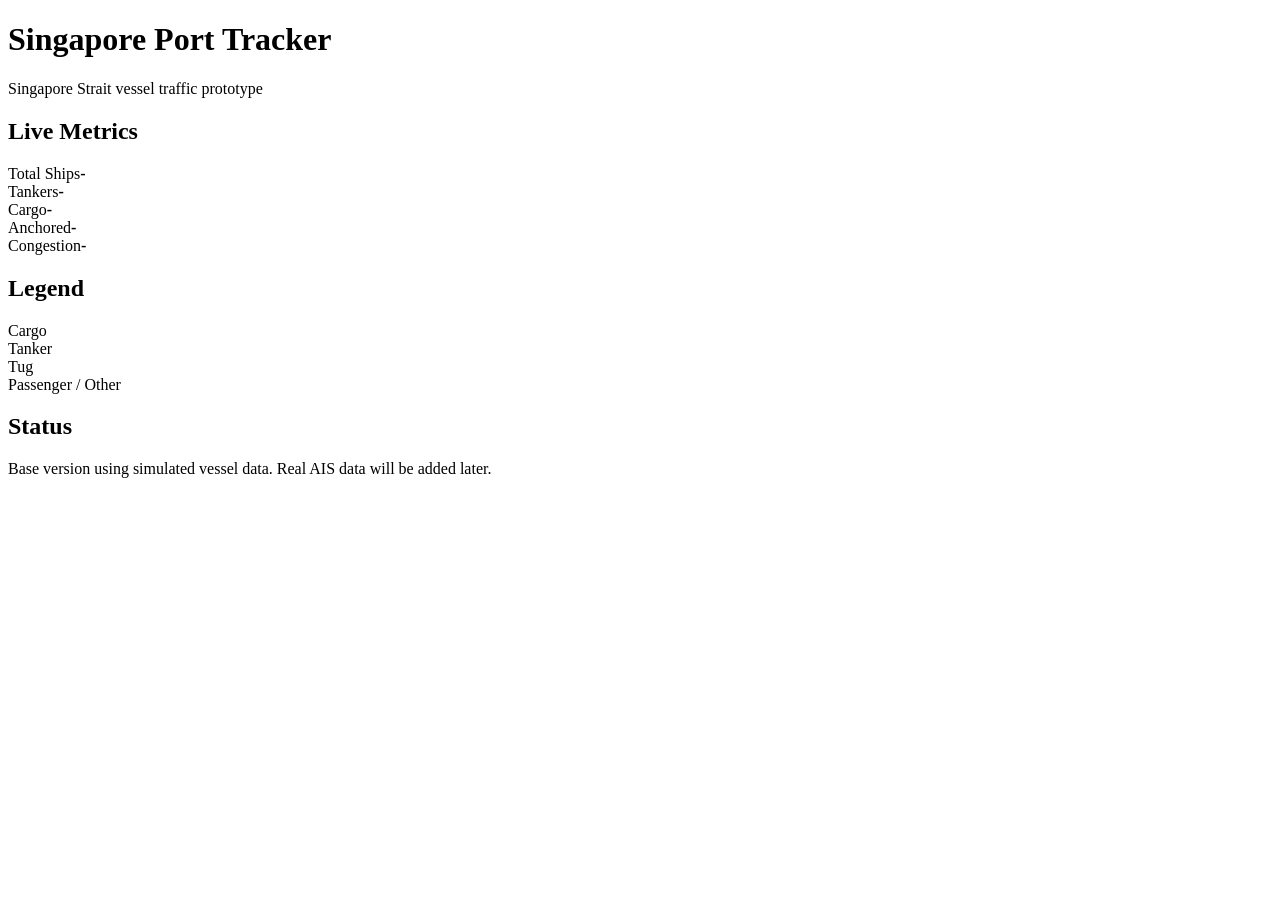
==== index.html @ 597e25e8 "updating the mapbox logic" ====
<!DOCTYPE html>
<html lang="en">
<head>
  <meta charset="UTF-8">
  <meta name="viewport" content="width=device-width, initial-scale=1">

  <title>Singapore Port Tracker</title>

  <link rel="stylesheet" href="/style.css">

  <script src="https://api.mapbox.com/mapbox-gl-js/v3.9.4/mapbox-gl.js"></script>
  <link href="https://api.mapbox.com/mapbox-gl-js/v3.9.4/mapbox-gl.css" rel="stylesheet">
</head>

<body>
  <div id="sidebar">
    <h1>Singapore Port Tracker</h1>
    <p class="subtitle">Singapore Strait vessel traffic prototype</p>

    <div class="card">
      <h2>Live Metrics</h2>
      <div class="metric"><span>Total Ships</span><strong id="total_ships">-</strong></div>
      <div class="metric"><span>Tankers</span><strong id="tankers">-</strong></div>
      <div class="metric"><span>Cargo</span><strong id="cargo">-</strong></div>
      <div class="metric"><span>Anchored</span><strong id="anchored">-</strong></div>
      <div class="metric"><span>Congestion</span><strong id="congestion">-</strong></div>
    </div>

    <div class="card">
      <h2>Legend</h2>
      <div class="legend"><span class="dot cargo"></span>Cargo</div>
      <div class="legend"><span class="dot tanker"></span>Tanker</div>
      <div class="legend"><span class="dot tug"></span>Tug</div>
      <div class="legend"><span class="dot passenger"></span>Passenger / Other</div>
    </div>

    <div class="card">
      <h2>Status</h2>
      <p>Base version using simulated vessel data. Real AIS data will be added later.</p>
    </div>
  </div>

  <div id="map"></div>

  <script src="/app.js"></script>
</body>
</html>
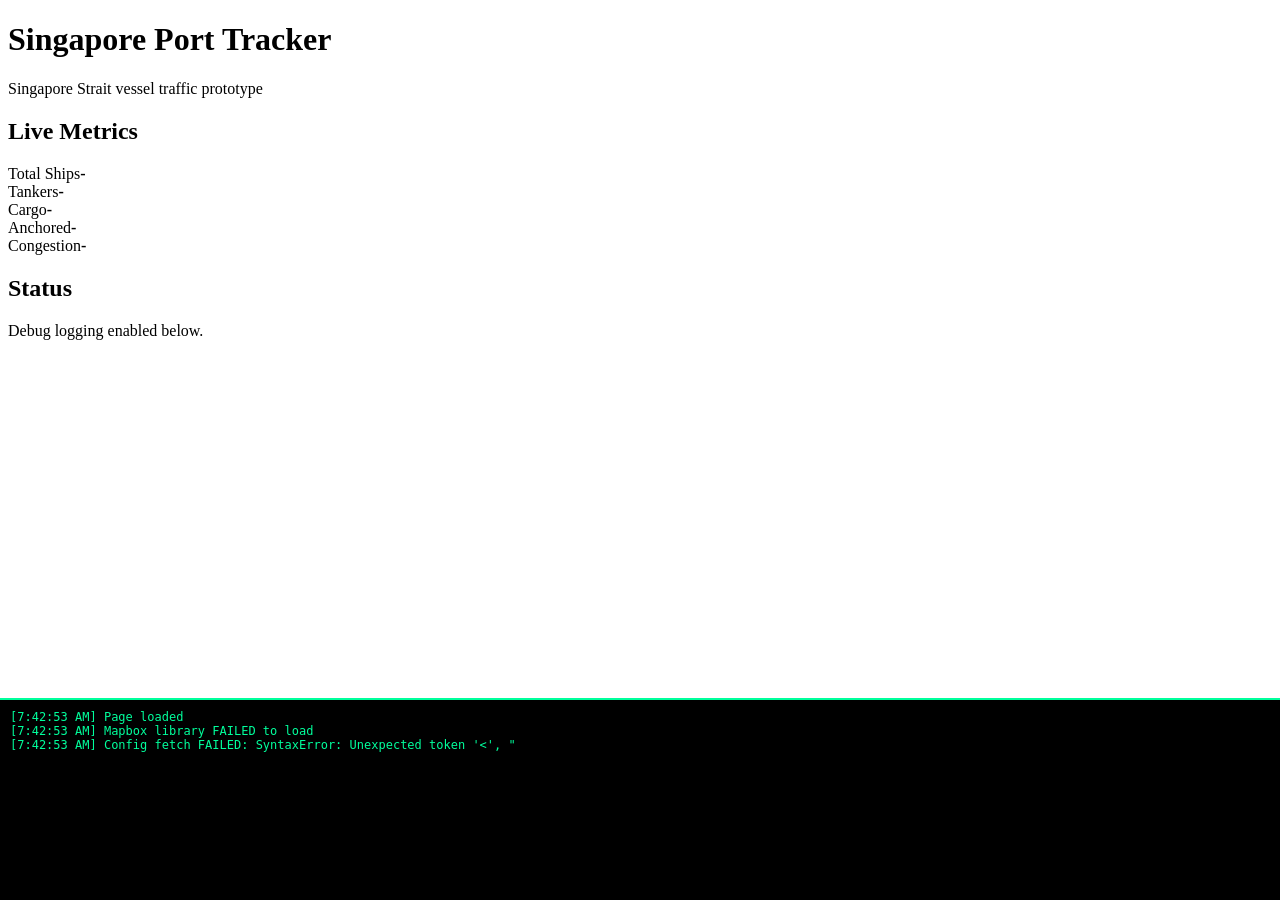
==== commit 2b4d2d1a: "updates to log and show mapbox" ====
--- a/index.html
+++ b/index.html
@@ -6,13 +6,32 @@
 
   <title>Singapore Port Tracker</title>
 
-  <link rel="stylesheet" href="/style.css">
+  <link rel="stylesheet" href="/style.css?v=3">
 
   <script src="https://api.mapbox.com/mapbox-gl-js/v3.9.4/mapbox-gl.js"></script>
   <link href="https://api.mapbox.com/mapbox-gl-js/v3.9.4/mapbox-gl.css" rel="stylesheet">
+
+  <style>
+    #logBox {
+      position: fixed;
+      bottom: 0;
+      left: 0;
+      right: 0;
+      height: 180px;
+      background: #000;
+      color: #00ff9c;
+      font-family: monospace;
+      font-size: 12px;
+      overflow-y: auto;
+      padding: 10px;
+      z-index: 9999;
+      border-top: 2px solid #00ff9c;
+    }
+  </style>
 </head>
 
 <body>
+
   <div id="sidebar">
     <h1>Singapore Port Tracker</h1>
     <p class="subtitle">Singapore Strait vessel traffic prototype</p>
@@ -27,21 +46,61 @@
     </div>
 
     <div class="card">
-      <h2>Legend</h2>
-      <div class="legend"><span class="dot cargo"></span>Cargo</div>
-      <div class="legend"><span class="dot tanker"></span>Tanker</div>
-      <div class="legend"><span class="dot tug"></span>Tug</div>
-      <div class="legend"><span class="dot passenger"></span>Passenger / Other</div>
-    </div>
-
-    <div class="card">
       <h2>Status</h2>
-      <p>Base version using simulated vessel data. Real AIS data will be added later.</p>
+      <p>Debug logging enabled below.</p>
     </div>
   </div>
 
   <div id="map"></div>
 
-  <script src="/app.js"></script>
+  <!-- LOG BOX -->
+  <div id="logBox"></div>
+
+  <!-- LOGGING SCRIPT -->
+  <script>
+    const logBox = document.getElementById("logBox");
+
+    function log(msg) {
+      const time = new Date().toLocaleTimeString();
+      const line = `[${time}] ${msg}`;
+      console.log(line);
+      logBox.innerHTML += line + "<br>";
+      logBox.scrollTop = logBox.scrollHeight;
+    }
+
+    log("Page loaded");
+
+    window.onerror = function (msg, url, line, col, error) {
+      log("ERROR: " + msg);
+    };
+
+    window.addEventListener("unhandledrejection", function (event) {
+      log("PROMISE ERROR: " + event.reason);
+    });
+
+    // Check Mapbox loaded
+    if (typeof mapboxgl === "undefined") {
+      log("Mapbox library FAILED to load");
+    } else {
+      log("Mapbox library loaded");
+    }
+
+    // Test config endpoint
+    fetch("/config")
+      .then(res => res.json())
+      .then(data => {
+        if (!data.mapbox_token) {
+          log("Mapbox token MISSING from /config");
+        } else {
+          log("Mapbox token RECEIVED");
+        }
+      })
+      .catch(err => {
+        log("Config fetch FAILED: " + err);
+      });
+  </script>
+
+  <script src="/app.js?v=3"></script>
+
 </body>
 </html>
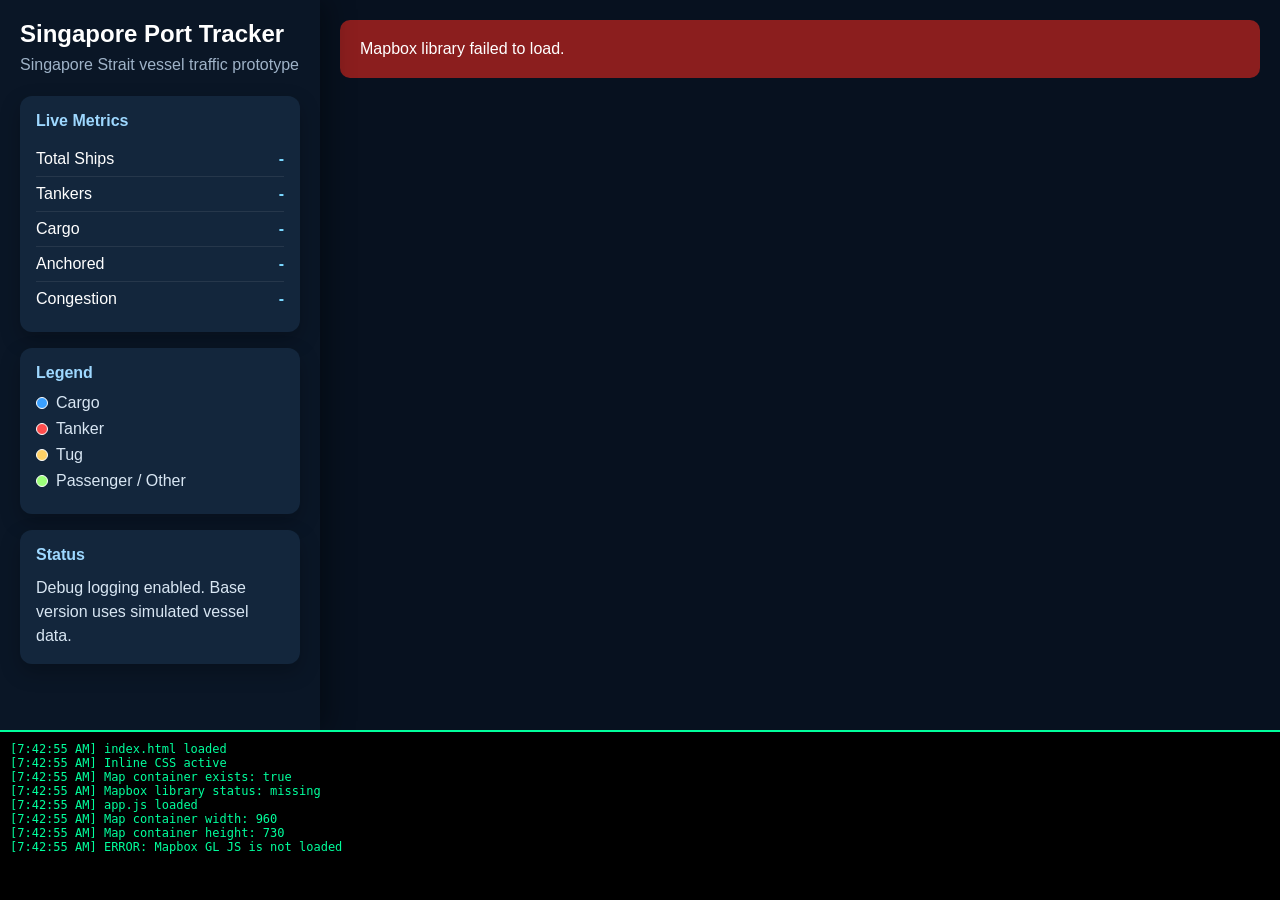
==== commit 7194856a: "changes to html and css" ====
--- a/index.html
+++ b/index.html
@@ -1,24 +1,153 @@
 <!DOCTYPE html>
 <html lang="en">
 <head>
-  <meta charset="UTF-8">
-  <meta name="viewport" content="width=device-width, initial-scale=1">
+  <meta charset="UTF-8" />
+  <meta name="viewport" content="width=device-width, initial-scale=1" />
 
   <title>Singapore Port Tracker</title>
 
-  <link rel="stylesheet" href="/style.css?v=3">
-
   <script src="https://api.mapbox.com/mapbox-gl-js/v3.9.4/mapbox-gl.js"></script>
-  <link href="https://api.mapbox.com/mapbox-gl-js/v3.9.4/mapbox-gl.css" rel="stylesheet">
+  <link href="https://api.mapbox.com/mapbox-gl-js/v3.9.4/mapbox-gl.css" rel="stylesheet" />
 
   <style>
+    * {
+      box-sizing: border-box;
+    }
+
+    html,
+    body {
+      margin: 0;
+      padding: 0;
+      height: 100%;
+      width: 100%;
+      font-family: Arial, sans-serif;
+      background: #07111f;
+      color: #ffffff;
+      overflow: hidden;
+    }
+
+    #appShell {
+      position: fixed;
+      inset: 0;
+      display: flex;
+      background: #07111f;
+    }
+
+    #sidebar {
+      width: 320px;
+      height: calc(100vh - 170px);
+      background: #0a1626;
+      padding: 20px;
+      overflow-y: auto;
+      box-shadow: 8px 0 25px rgba(0, 0, 0, 0.35);
+      z-index: 10;
+    }
+
+    #map {
+      flex: 1;
+      height: calc(100vh - 170px);
+      min-height: 400px;
+      background: #07111f;
+    }
+
+    h1 {
+      font-size: 24px;
+      margin: 0 0 6px;
+    }
+
+    .subtitle {
+      color: #9fb3c8;
+      margin: 0 0 20px;
+      line-height: 1.4;
+    }
+
+    .card {
+      background: #13263c;
+      padding: 16px;
+      border-radius: 12px;
+      margin-bottom: 16px;
+      box-shadow: 0 8px 20px rgba(0, 0, 0, 0.25);
+    }
+
+    .card h2 {
+      font-size: 16px;
+      margin: 0 0 12px;
+      color: #9ed8ff;
+    }
+
+    .card p {
+      margin: 0;
+      line-height: 1.5;
+      color: #d8e6f3;
+    }
+
+    .metric {
+      display: flex;
+      justify-content: space-between;
+      gap: 12px;
+      padding: 8px 0;
+      border-bottom: 1px solid rgba(255, 255, 255, 0.08);
+    }
+
+    .metric:last-child {
+      border-bottom: none;
+    }
+
+    .metric strong {
+      color: #79d7ff;
+    }
+
+    .legend {
+      display: flex;
+      align-items: center;
+      margin: 8px 0;
+      color: #d8e6f3;
+    }
+
+    .dot {
+      width: 12px;
+      height: 12px;
+      border-radius: 999px;
+      display: inline-block;
+      margin-right: 8px;
+      border: 1px solid #ffffff;
+    }
+
+    .cargo {
+      background: #3aa0ff;
+    }
+
+    .tanker {
+      background: #ff4d4d;
+    }
+
+    .tug {
+      background: #ffd166;
+    }
+
+    .passenger {
+      background: #9dff7a;
+    }
+
+    .ship-marker {
+      width: 12px;
+      height: 12px;
+      border-radius: 999px;
+      border: 1px solid #ffffff;
+    }
+
+    .mapboxgl-popup-content {
+      color: #111111;
+      font-size: 13px;
+    }
+
     #logBox {
       position: fixed;
       bottom: 0;
       left: 0;
       right: 0;
-      height: 180px;
-      background: #000;
+      height: 170px;
+      background: #000000;
       color: #00ff9c;
       font-family: monospace;
       font-size: 12px;
@@ -27,80 +156,96 @@
       z-index: 9999;
       border-top: 2px solid #00ff9c;
     }
+
+    .error-box {
+      color: white;
+      background: #8b1e1e;
+      padding: 20px;
+      margin: 20px;
+      border-radius: 10px;
+      font-size: 16px;
+    }
+
+    @media (max-width: 800px) {
+      #appShell {
+        flex-direction: column;
+      }
+
+      #sidebar {
+        width: 100%;
+        height: 300px;
+      }
+
+      #map {
+        width: 100%;
+        height: calc(100vh - 470px);
+        min-height: 300px;
+      }
+    }
   </style>
 </head>
 
 <body>
-
-  <div id="sidebar">
-    <h1>Singapore Port Tracker</h1>
-    <p class="subtitle">Singapore Strait vessel traffic prototype</p>
-
-    <div class="card">
-      <h2>Live Metrics</h2>
-      <div class="metric"><span>Total Ships</span><strong id="total_ships">-</strong></div>
-      <div class="metric"><span>Tankers</span><strong id="tankers">-</strong></div>
-      <div class="metric"><span>Cargo</span><strong id="cargo">-</strong></div>
-      <div class="metric"><span>Anchored</span><strong id="anchored">-</strong></div>
-      <div class="metric"><span>Congestion</span><strong id="congestion">-</strong></div>
+  <div id="appShell">
+    <div id="sidebar">
+      <h1>Singapore Port Tracker</h1>
+      <p class="subtitle">Singapore Strait vessel traffic prototype</p>
+
+      <div class="card">
+        <h2>Live Metrics</h2>
+        <div class="metric"><span>Total Ships</span><strong id="total_ships">-</strong></div>
+        <div class="metric"><span>Tankers</span><strong id="tankers">-</strong></div>
+        <div class="metric"><span>Cargo</span><strong id="cargo">-</strong></div>
+        <div class="metric"><span>Anchored</span><strong id="anchored">-</strong></div>
+        <div class="metric"><span>Congestion</span><strong id="congestion">-</strong></div>
+      </div>
+
+      <div class="card">
+        <h2>Legend</h2>
+        <div class="legend"><span class="dot cargo"></span>Cargo</div>
+        <div class="legend"><span class="dot tanker"></span>Tanker</div>
+        <div class="legend"><span class="dot tug"></span>Tug</div>
+        <div class="legend"><span class="dot passenger"></span>Passenger / Other</div>
+      </div>
+
+      <div class="card">
+        <h2>Status</h2>
+        <p>Debug logging enabled. Base version uses simulated vessel data.</p>
+      </div>
     </div>
 
-    <div class="card">
-      <h2>Status</h2>
-      <p>Debug logging enabled below.</p>
-    </div>
+    <div id="map"></div>
   </div>
 
-  <div id="map"></div>
-
-  <!-- LOG BOX -->
   <div id="logBox"></div>
 
-  <!-- LOGGING SCRIPT -->
   <script>
     const logBox = document.getElementById("logBox");
 
-    function log(msg) {
+    function appLog(message) {
       const time = new Date().toLocaleTimeString();
-      const line = `[${time}] ${msg}`;
+      const line = `[${time}] ${message}`;
       console.log(line);
       logBox.innerHTML += line + "<br>";
       logBox.scrollTop = logBox.scrollHeight;
     }
 
-    log("Page loaded");
+    window.appLog = appLog;
+
+    appLog("index.html loaded");
+    appLog("Inline CSS active");
+    appLog("Map container exists: " + Boolean(document.getElementById("map")));
+    appLog("Mapbox library status: " + (typeof mapboxgl !== "undefined" ? "loaded" : "missing"));
 
     window.onerror = function (msg, url, line, col, error) {
-      log("ERROR: " + msg);
+      appLog("WINDOW ERROR: " + msg + " at line " + line);
     };
 
     window.addEventListener("unhandledrejection", function (event) {
-      log("PROMISE ERROR: " + event.reason);
+      appLog("PROMISE ERROR: " + event.reason);
     });
-
-    // Check Mapbox loaded
-    if (typeof mapboxgl === "undefined") {
-      log("Mapbox library FAILED to load");
-    } else {
-      log("Mapbox library loaded");
-    }
-
-    // Test config endpoint
-    fetch("/config")
-      .then(res => res.json())
-      .then(data => {
-        if (!data.mapbox_token) {
-          log("Mapbox token MISSING from /config");
-        } else {
-          log("Mapbox token RECEIVED");
-        }
-      })
-      .catch(err => {
-        log("Config fetch FAILED: " + err);
-      });
   </script>
 
-  <script src="/app.js?v=3"></script>
-
+  <script src="/app.js?v=20"></script>
 </body>
 </html>
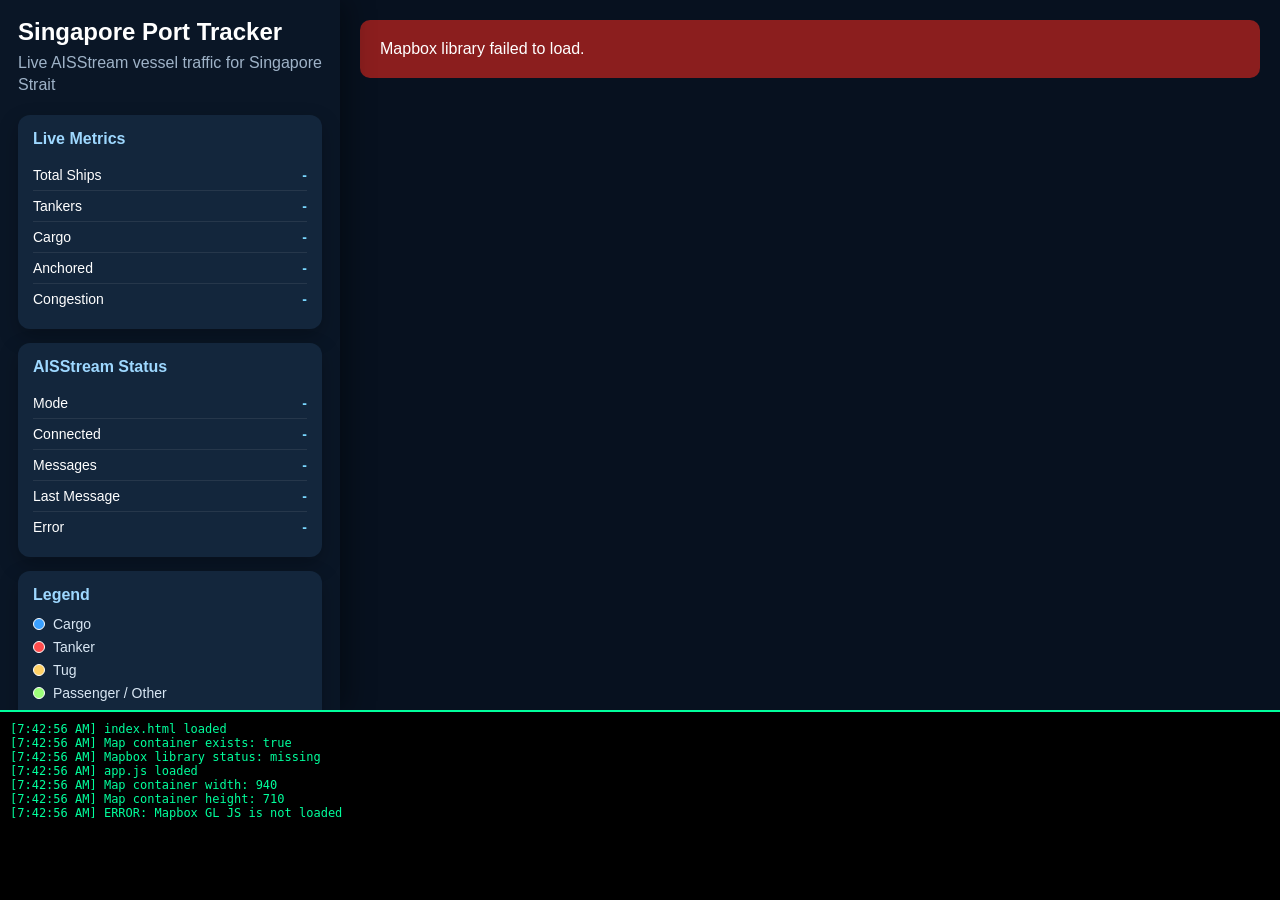
==== commit b250063e: "updates... GitHub Desktop → Commit: Switch to AISStream live vessel feed" ====
--- a/index.html
+++ b/index.html
@@ -10,12 +10,9 @@
   <link href="https://api.mapbox.com/mapbox-gl-js/v3.9.4/mapbox-gl.css" rel="stylesheet" />
 
   <style>
-    * {
-      box-sizing: border-box;
-    }
-
-    html,
-    body {
+    * { box-sizing: border-box; }
+
+    html, body {
       margin: 0;
       padding: 0;
       height: 100%;
@@ -34,10 +31,10 @@
     }
 
     #sidebar {
-      width: 320px;
-      height: calc(100vh - 170px);
+      width: 340px;
+      height: calc(100vh - 190px);
       background: #0a1626;
-      padding: 20px;
+      padding: 18px;
       overflow-y: auto;
       box-shadow: 8px 0 25px rgba(0, 0, 0, 0.35);
       z-index: 10;
@@ -45,7 +42,7 @@
 
     #map {
       flex: 1;
-      height: calc(100vh - 170px);
+      height: calc(100vh - 190px);
       min-height: 400px;
       background: #07111f;
     }
@@ -57,15 +54,15 @@
 
     .subtitle {
       color: #9fb3c8;
-      margin: 0 0 20px;
+      margin: 0 0 18px;
       line-height: 1.4;
     }
 
     .card {
       background: #13263c;
-      padding: 16px;
+      padding: 15px;
       border-radius: 12px;
-      margin-bottom: 16px;
+      margin-bottom: 14px;
       box-shadow: 0 8px 20px rgba(0, 0, 0, 0.25);
     }
 
@@ -75,33 +72,30 @@
       color: #9ed8ff;
     }
 
-    .card p {
-      margin: 0;
-      line-height: 1.5;
-      color: #d8e6f3;
-    }
-
     .metric {
       display: flex;
       justify-content: space-between;
       gap: 12px;
-      padding: 8px 0;
+      padding: 7px 0;
       border-bottom: 1px solid rgba(255, 255, 255, 0.08);
-    }
-
-    .metric:last-child {
-      border-bottom: none;
-    }
+      font-size: 14px;
+    }
+
+    .metric:last-child { border-bottom: none; }
 
     .metric strong {
       color: #79d7ff;
+      text-align: right;
+      max-width: 170px;
+      overflow-wrap: anywhere;
     }
 
     .legend {
       display: flex;
       align-items: center;
-      margin: 8px 0;
+      margin: 7px 0;
       color: #d8e6f3;
+      font-size: 14px;
     }
 
     .dot {
@@ -113,40 +107,17 @@
       border: 1px solid #ffffff;
     }
 
-    .cargo {
-      background: #3aa0ff;
-    }
-
-    .tanker {
-      background: #ff4d4d;
-    }
-
-    .tug {
-      background: #ffd166;
-    }
-
-    .passenger {
-      background: #9dff7a;
-    }
-
-    .ship-marker {
-      width: 12px;
-      height: 12px;
-      border-radius: 999px;
-      border: 1px solid #ffffff;
-    }
-
-    .mapboxgl-popup-content {
-      color: #111111;
-      font-size: 13px;
-    }
+    .cargo { background: #3aa0ff; }
+    .tanker { background: #ff4d4d; }
+    .tug { background: #ffd166; }
+    .passenger { background: #9dff7a; }
 
     #logBox {
       position: fixed;
       bottom: 0;
       left: 0;
       right: 0;
-      height: 170px;
+      height: 190px;
       background: #000000;
       color: #00ff9c;
       font-family: monospace;
@@ -166,20 +137,23 @@
       font-size: 16px;
     }
 
+    .mapboxgl-popup-content {
+      color: #111111;
+      font-size: 13px;
+    }
+
     @media (max-width: 800px) {
-      #appShell {
-        flex-direction: column;
-      }
+      #appShell { flex-direction: column; }
 
       #sidebar {
         width: 100%;
-        height: 300px;
+        height: 360px;
       }
 
       #map {
         width: 100%;
-        height: calc(100vh - 470px);
-        min-height: 300px;
+        height: calc(100vh - 550px);
+        min-height: 260px;
       }
     }
   </style>
@@ -189,7 +163,7 @@
   <div id="appShell">
     <div id="sidebar">
       <h1>Singapore Port Tracker</h1>
-      <p class="subtitle">Singapore Strait vessel traffic prototype</p>
+      <p class="subtitle">Live AISStream vessel traffic for Singapore Strait</p>
 
       <div class="card">
         <h2>Live Metrics</h2>
@@ -201,17 +175,21 @@
       </div>
 
       <div class="card">
+        <h2>AISStream Status</h2>
+        <div class="metric"><span>Mode</span><strong id="ais_mode">-</strong></div>
+        <div class="metric"><span>Connected</span><strong id="ais_connected">-</strong></div>
+        <div class="metric"><span>Messages</span><strong id="ais_messages">-</strong></div>
+        <div class="metric"><span>Last Message</span><strong id="ais_last_message">-</strong></div>
+        <div class="metric"><span>Error</span><strong id="ais_error">-</strong></div>
+      </div>
+
+      <div class="card">
         <h2>Legend</h2>
         <div class="legend"><span class="dot cargo"></span>Cargo</div>
         <div class="legend"><span class="dot tanker"></span>Tanker</div>
         <div class="legend"><span class="dot tug"></span>Tug</div>
         <div class="legend"><span class="dot passenger"></span>Passenger / Other</div>
       </div>
-
-      <div class="card">
-        <h2>Status</h2>
-        <p>Debug logging enabled. Base version uses simulated vessel data.</p>
-      </div>
     </div>
 
     <div id="map"></div>
@@ -233,7 +211,6 @@
     window.appLog = appLog;
 
     appLog("index.html loaded");
-    appLog("Inline CSS active");
     appLog("Map container exists: " + Boolean(document.getElementById("map")));
     appLog("Mapbox library status: " + (typeof mapboxgl !== "undefined" ? "loaded" : "missing"));
 
@@ -246,6 +223,6 @@
     });
   </script>
 
-  <script src="/app.js?v=20"></script>
+  <script src="/app.js?v=30"></script>
 </body>
 </html>
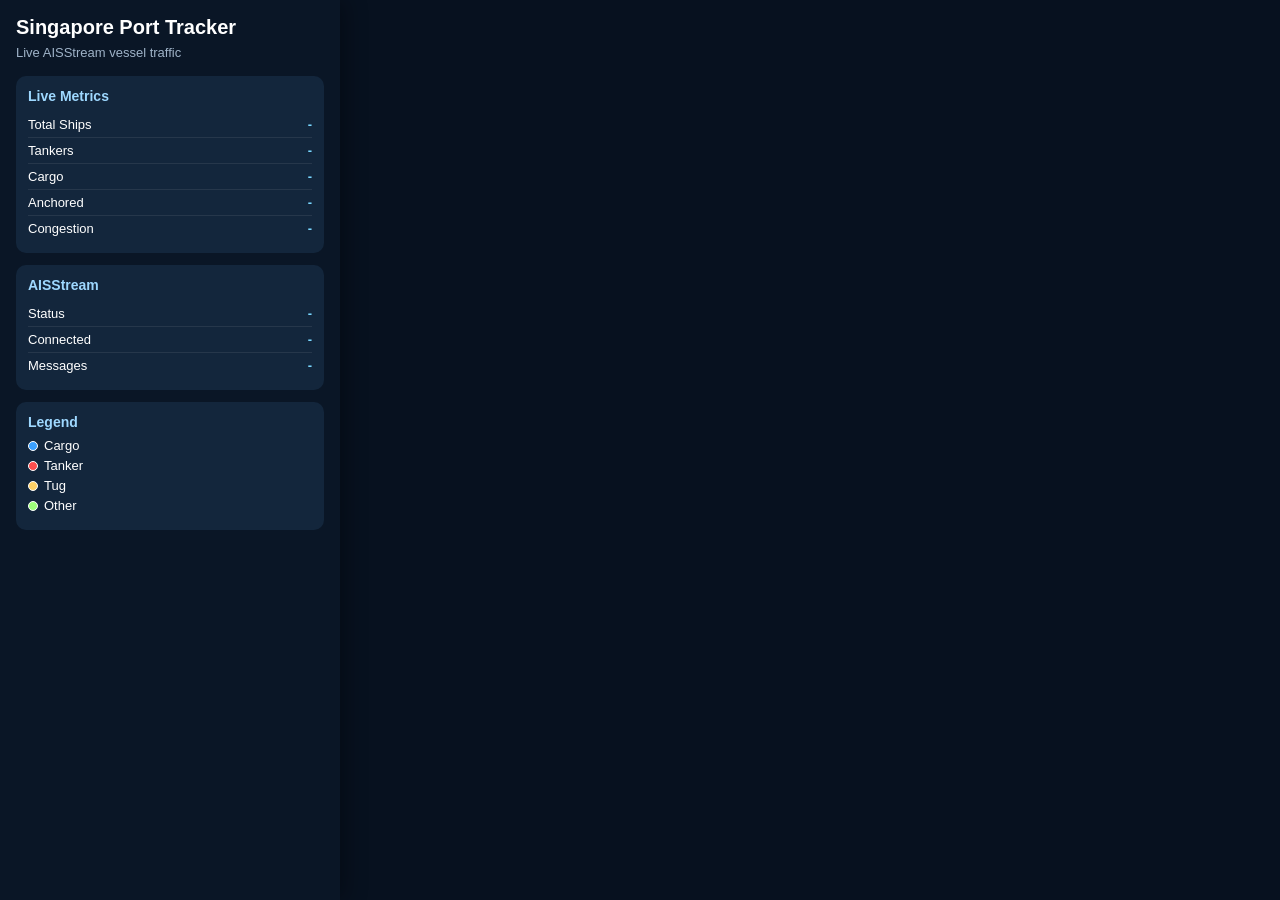
==== commit 11641e9b: "changes to html and jss No logs Clean UI Works on mobile Shareable on WhatsApp Ships animate smoothl" ====
--- a/index.html
+++ b/index.html
@@ -3,7 +3,6 @@
 <head>
   <meta charset="UTF-8" />
   <meta name="viewport" content="width=device-width, initial-scale=1" />
-
   <title>Singapore Port Tracker</title>
 
   <script src="https://api.mapbox.com/mapbox-gl-js/v3.9.4/mapbox-gl.js"></script>
@@ -20,7 +19,6 @@
       font-family: Arial, sans-serif;
       background: #07111f;
       color: #ffffff;
-      overflow: hidden;
     }
 
     #appShell {
@@ -32,79 +30,70 @@
 
     #sidebar {
       width: 340px;
-      height: calc(100vh - 190px);
+      height: 100vh;
       background: #0a1626;
-      padding: 18px;
+      padding: 16px;
       overflow-y: auto;
-      box-shadow: 8px 0 25px rgba(0, 0, 0, 0.35);
+      box-shadow: 6px 0 20px rgba(0,0,0,0.3);
       z-index: 10;
     }
 
     #map {
       flex: 1;
-      height: calc(100vh - 190px);
-      min-height: 400px;
-      background: #07111f;
+      height: 100vh;
     }
 
     h1 {
-      font-size: 24px;
+      font-size: 20px;
       margin: 0 0 6px;
     }
 
     .subtitle {
       color: #9fb3c8;
-      margin: 0 0 18px;
-      line-height: 1.4;
+      margin-bottom: 16px;
+      font-size: 13px;
     }
 
     .card {
       background: #13263c;
-      padding: 15px;
-      border-radius: 12px;
-      margin-bottom: 14px;
-      box-shadow: 0 8px 20px rgba(0, 0, 0, 0.25);
+      padding: 12px;
+      border-radius: 10px;
+      margin-bottom: 12px;
     }
 
     .card h2 {
-      font-size: 16px;
-      margin: 0 0 12px;
+      font-size: 14px;
+      margin: 0 0 8px;
       color: #9ed8ff;
     }
 
     .metric {
       display: flex;
       justify-content: space-between;
-      gap: 12px;
-      padding: 7px 0;
-      border-bottom: 1px solid rgba(255, 255, 255, 0.08);
-      font-size: 14px;
+      padding: 5px 0;
+      font-size: 13px;
+      border-bottom: 1px solid rgba(255,255,255,0.08);
     }
 
     .metric:last-child { border-bottom: none; }
 
     .metric strong {
       color: #79d7ff;
-      text-align: right;
-      max-width: 170px;
-      overflow-wrap: anywhere;
     }
 
     .legend {
       display: flex;
       align-items: center;
-      margin: 7px 0;
-      color: #d8e6f3;
-      font-size: 14px;
+      font-size: 13px;
+      margin: 5px 0;
     }
 
     .dot {
-      width: 12px;
-      height: 12px;
-      border-radius: 999px;
-      display: inline-block;
-      margin-right: 8px;
-      border: 1px solid #ffffff;
+      width: 10px;
+      height: 10px;
+      border-radius: 50%;
+      margin-right: 6px;
+      border: 1px solid #fff;
     }
 
     .cargo { background: #3aa0ff; }
@@ -112,48 +101,29 @@
     .tug { background: #ffd166; }
     .passenger { background: #9dff7a; }
 
-    #logBox {
-      position: fixed;
-      bottom: 0;
-      left: 0;
-      right: 0;
-      height: 190px;
-      background: #000000;
-      color: #00ff9c;
-      font-family: monospace;
-      font-size: 12px;
-      overflow-y: auto;
-      padding: 10px;
-      z-index: 9999;
-      border-top: 2px solid #00ff9c;
-    }
-
-    .error-box {
-      color: white;
-      background: #8b1e1e;
-      padding: 20px;
-      margin: 20px;
-      border-radius: 10px;
-      font-size: 16px;
-    }
-
-    .mapboxgl-popup-content {
-      color: #111111;
-      font-size: 13px;
-    }
-
-    @media (max-width: 800px) {
-      #appShell { flex-direction: column; }
+    /* MOBILE MODE */
+    @media (max-width: 768px) {
+      #appShell {
+        flex-direction: column;
+      }
 
       #sidebar {
         width: 100%;
-        height: 360px;
+        height: auto;
+        max-height: 260px;
+        overflow-y: auto;
       }
 
       #map {
-        width: 100%;
-        height: calc(100vh - 550px);
-        min-height: 260px;
+        height: calc(100vh - 260px);
+      }
+
+      h1 {
+        font-size: 18px;
+      }
+
+      .subtitle {
+        font-size: 12px;
       }
     }
   </style>
@@ -161,9 +131,10 @@
 
 <body>
   <div id="appShell">
+
     <div id="sidebar">
       <h1>Singapore Port Tracker</h1>
-      <p class="subtitle">Live AISStream vessel traffic for Singapore Strait</p>
+      <div class="subtitle">Live AISStream vessel traffic</div>
 
       <div class="card">
         <h2>Live Metrics</h2>
@@ -175,12 +146,10 @@
       </div>
 
       <div class="card">
-        <h2>AISStream Status</h2>
-        <div class="metric"><span>Mode</span><strong id="ais_mode">-</strong></div>
+        <h2>AISStream</h2>
+        <div class="metric"><span>Status</span><strong id="ais_mode">-</strong></div>
         <div class="metric"><span>Connected</span><strong id="ais_connected">-</strong></div>
         <div class="metric"><span>Messages</span><strong id="ais_messages">-</strong></div>
-        <div class="metric"><span>Last Message</span><strong id="ais_last_message">-</strong></div>
-        <div class="metric"><span>Error</span><strong id="ais_error">-</strong></div>
       </div>
 
       <div class="card">
@@ -188,41 +157,14 @@
         <div class="legend"><span class="dot cargo"></span>Cargo</div>
         <div class="legend"><span class="dot tanker"></span>Tanker</div>
         <div class="legend"><span class="dot tug"></span>Tug</div>
-        <div class="legend"><span class="dot passenger"></span>Passenger / Other</div>
+        <div class="legend"><span class="dot passenger"></span>Other</div>
       </div>
     </div>
 
     <div id="map"></div>
+
   </div>
 
-  <div id="logBox"></div>
-
-  <script>
-    const logBox = document.getElementById("logBox");
-
-    function appLog(message) {
-      const time = new Date().toLocaleTimeString();
-      const line = `[${time}] ${message}`;
-      console.log(line);
-      logBox.innerHTML += line + "<br>";
-      logBox.scrollTop = logBox.scrollHeight;
-    }
-
-    window.appLog = appLog;
-
-    appLog("index.html loaded");
-    appLog("Map container exists: " + Boolean(document.getElementById("map")));
-    appLog("Mapbox library status: " + (typeof mapboxgl !== "undefined" ? "loaded" : "missing"));
-
-    window.onerror = function (msg, url, line, col, error) {
-      appLog("WINDOW ERROR: " + msg + " at line " + line);
-    };
-
-    window.addEventListener("unhandledrejection", function (event) {
-      appLog("PROMISE ERROR: " + event.reason);
-    });
-  </script>
-
-  <script src="/app.js?v=30"></script>
+  <script src="/app.js"></script>
 </body>
 </html>
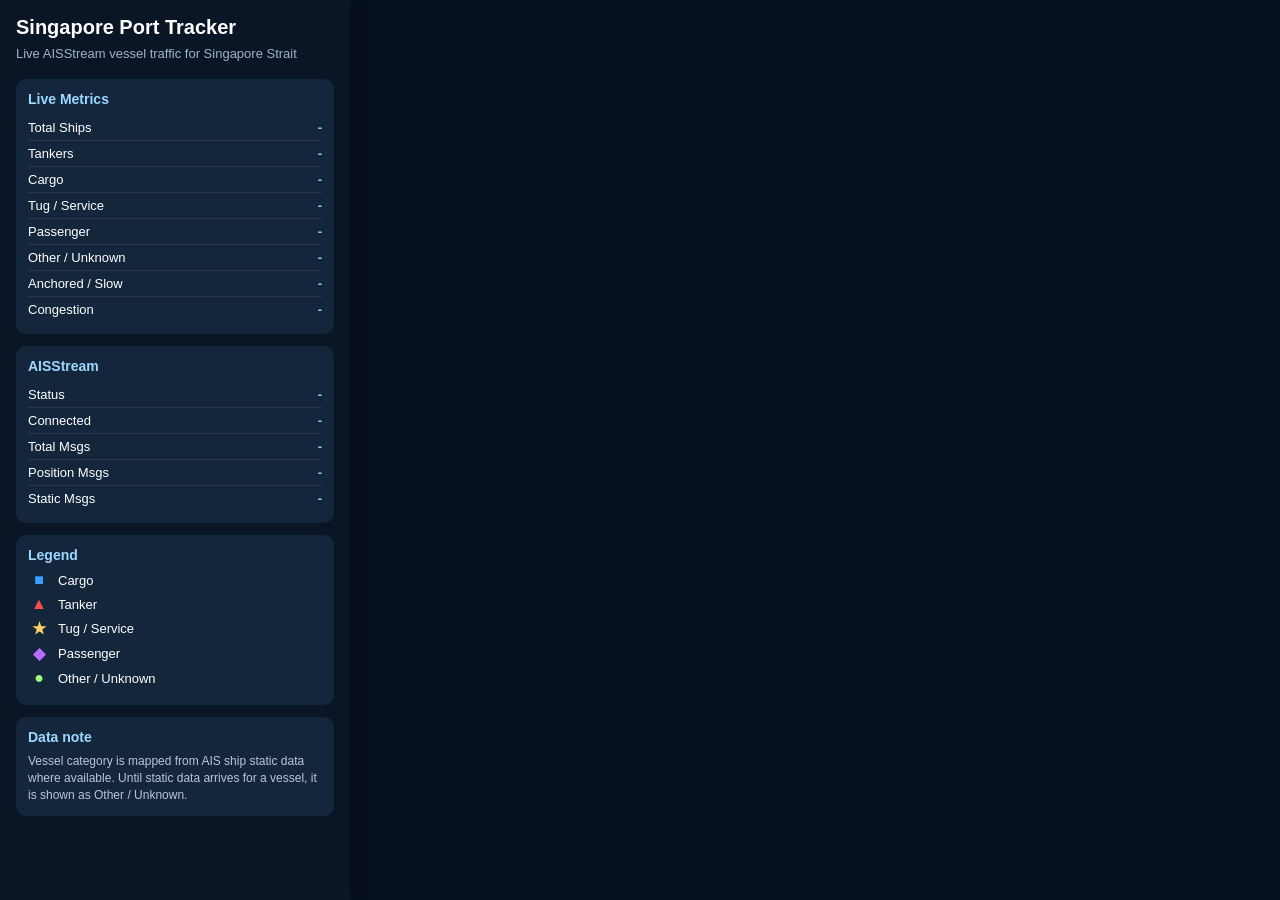
==== commit 21f79412: "updating 3 files Correct AIS vessel category mapping and icon shapes" ====
--- a/index.html
+++ b/index.html
@@ -29,7 +29,7 @@
     }
 
     #sidebar {
-      width: 340px;
+      width: 350px;
       height: 100vh;
       background: #0a1626;
       padding: 16px;
@@ -52,6 +52,7 @@
       color: #9fb3c8;
       margin-bottom: 16px;
       font-size: 13px;
+      line-height: 1.4;
     }
 
     .card {
@@ -70,6 +71,7 @@
     .metric {
       display: flex;
       justify-content: space-between;
+      gap: 12px;
       padding: 5px 0;
       font-size: 13px;
       border-bottom: 1px solid rgba(255,255,255,0.08);
@@ -79,29 +81,42 @@
 
     .metric strong {
       color: #79d7ff;
+      text-align: right;
     }
 
     .legend {
       display: flex;
       align-items: center;
       font-size: 13px;
-      margin: 5px 0;
+      margin: 6px 0;
     }
 
-    .dot {
-      width: 10px;
-      height: 10px;
-      border-radius: 50%;
-      margin-right: 6px;
-      border: 1px solid #fff;
+    .symbol {
+      width: 22px;
+      display: inline-block;
+      font-size: 16px;
+      font-weight: bold;
+      margin-right: 8px;
+      text-align: center;
     }
 
-    .cargo { background: #3aa0ff; }
-    .tanker { background: #ff4d4d; }
-    .tug { background: #ffd166; }
-    .passenger { background: #9dff7a; }
+    .cargo { color: #3aa0ff; }
+    .tanker { color: #ff4d4d; }
+    .tug { color: #ffd166; }
+    .passenger { color: #b86cff; }
+    .unknown { color: #9dff7a; }
 
-    /* MOBILE MODE */
+    .note {
+      color: #b8c7d6;
+      font-size: 12px;
+      line-height: 1.4;
+    }
+
+    .mapboxgl-popup-content {
+      color: #111111;
+      font-size: 13px;
+    }
+
     @media (max-width: 768px) {
       #appShell {
         flex-direction: column;
@@ -109,21 +124,16 @@
 
       #sidebar {
         width: 100%;
+        max-height: 270px;
         height: auto;
-        max-height: 260px;
-        overflow-y: auto;
       }
 
       #map {
-        height: calc(100vh - 260px);
+        height: calc(100vh - 270px);
       }
 
       h1 {
         font-size: 18px;
-      }
-
-      .subtitle {
-        font-size: 12px;
       }
     }
   </style>
@@ -131,17 +141,19 @@
 
 <body>
   <div id="appShell">
-
     <div id="sidebar">
       <h1>Singapore Port Tracker</h1>
-      <div class="subtitle">Live AISStream vessel traffic</div>
+      <div class="subtitle">Live AISStream vessel traffic for Singapore Strait</div>
 
       <div class="card">
         <h2>Live Metrics</h2>
         <div class="metric"><span>Total Ships</span><strong id="total_ships">-</strong></div>
         <div class="metric"><span>Tankers</span><strong id="tankers">-</strong></div>
         <div class="metric"><span>Cargo</span><strong id="cargo">-</strong></div>
-        <div class="metric"><span>Anchored</span><strong id="anchored">-</strong></div>
+        <div class="metric"><span>Tug / Service</span><strong id="tug_service">-</strong></div>
+        <div class="metric"><span>Passenger</span><strong id="passenger">-</strong></div>
+        <div class="metric"><span>Other / Unknown</span><strong id="other_unknown">-</strong></div>
+        <div class="metric"><span>Anchored / Slow</span><strong id="anchored">-</strong></div>
         <div class="metric"><span>Congestion</span><strong id="congestion">-</strong></div>
       </div>
 
@@ -149,22 +161,32 @@
         <h2>AISStream</h2>
         <div class="metric"><span>Status</span><strong id="ais_mode">-</strong></div>
         <div class="metric"><span>Connected</span><strong id="ais_connected">-</strong></div>
-        <div class="metric"><span>Messages</span><strong id="ais_messages">-</strong></div>
+        <div class="metric"><span>Total Msgs</span><strong id="ais_messages">-</strong></div>
+        <div class="metric"><span>Position Msgs</span><strong id="ais_position_messages">-</strong></div>
+        <div class="metric"><span>Static Msgs</span><strong id="ais_static_messages">-</strong></div>
       </div>
 
       <div class="card">
         <h2>Legend</h2>
-        <div class="legend"><span class="dot cargo"></span>Cargo</div>
-        <div class="legend"><span class="dot tanker"></span>Tanker</div>
-        <div class="legend"><span class="dot tug"></span>Tug</div>
-        <div class="legend"><span class="dot passenger"></span>Other</div>
+        <div class="legend"><span class="symbol cargo">■</span>Cargo</div>
+        <div class="legend"><span class="symbol tanker">▲</span>Tanker</div>
+        <div class="legend"><span class="symbol tug">★</span>Tug / Service</div>
+        <div class="legend"><span class="symbol passenger">◆</span>Passenger</div>
+        <div class="legend"><span class="symbol unknown">●</span>Other / Unknown</div>
+      </div>
+
+      <div class="card">
+        <h2>Data note</h2>
+        <div class="note">
+          Vessel category is mapped from AIS ship static data where available.
+          Until static data arrives for a vessel, it is shown as Other / Unknown.
+        </div>
       </div>
     </div>
 
     <div id="map"></div>
-
   </div>
 
-  <script src="/app.js"></script>
+  <script src="/app.js?v=40"></script>
 </body>
 </html>
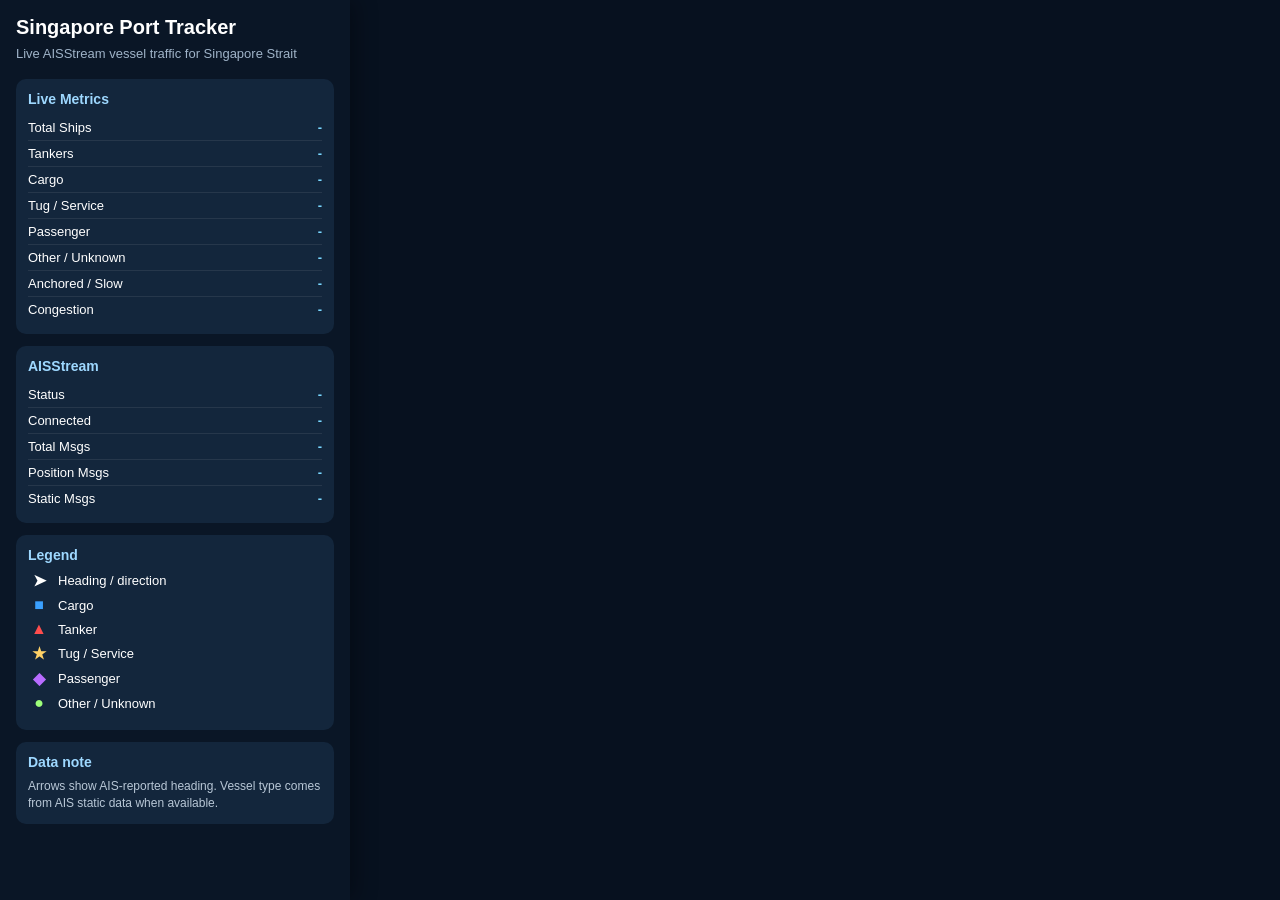
==== commit faaeb941: "updating arrows" ====
--- a/index.html
+++ b/index.html
@@ -105,6 +105,7 @@
     .tug { color: #ffd166; }
     .passenger { color: #b86cff; }
     .unknown { color: #9dff7a; }
+    .direction { color: #ffffff; }
 
     .note {
       color: #b8c7d6;
@@ -168,6 +169,7 @@
 
       <div class="card">
         <h2>Legend</h2>
+        <div class="legend"><span class="symbol direction">➤</span>Heading / direction</div>
         <div class="legend"><span class="symbol cargo">■</span>Cargo</div>
         <div class="legend"><span class="symbol tanker">▲</span>Tanker</div>
         <div class="legend"><span class="symbol tug">★</span>Tug / Service</div>
@@ -178,8 +180,7 @@
       <div class="card">
         <h2>Data note</h2>
         <div class="note">
-          Vessel category is mapped from AIS ship static data where available.
-          Until static data arrives for a vessel, it is shown as Other / Unknown.
+          Arrows show AIS-reported heading. Vessel type comes from AIS static data when available.
         </div>
       </div>
     </div>
@@ -187,6 +188,6 @@
     <div id="map"></div>
   </div>
 
-  <script src="/app.js?v=40"></script>
+  <script src="/app.js?v=50"></script>
 </body>
 </html>
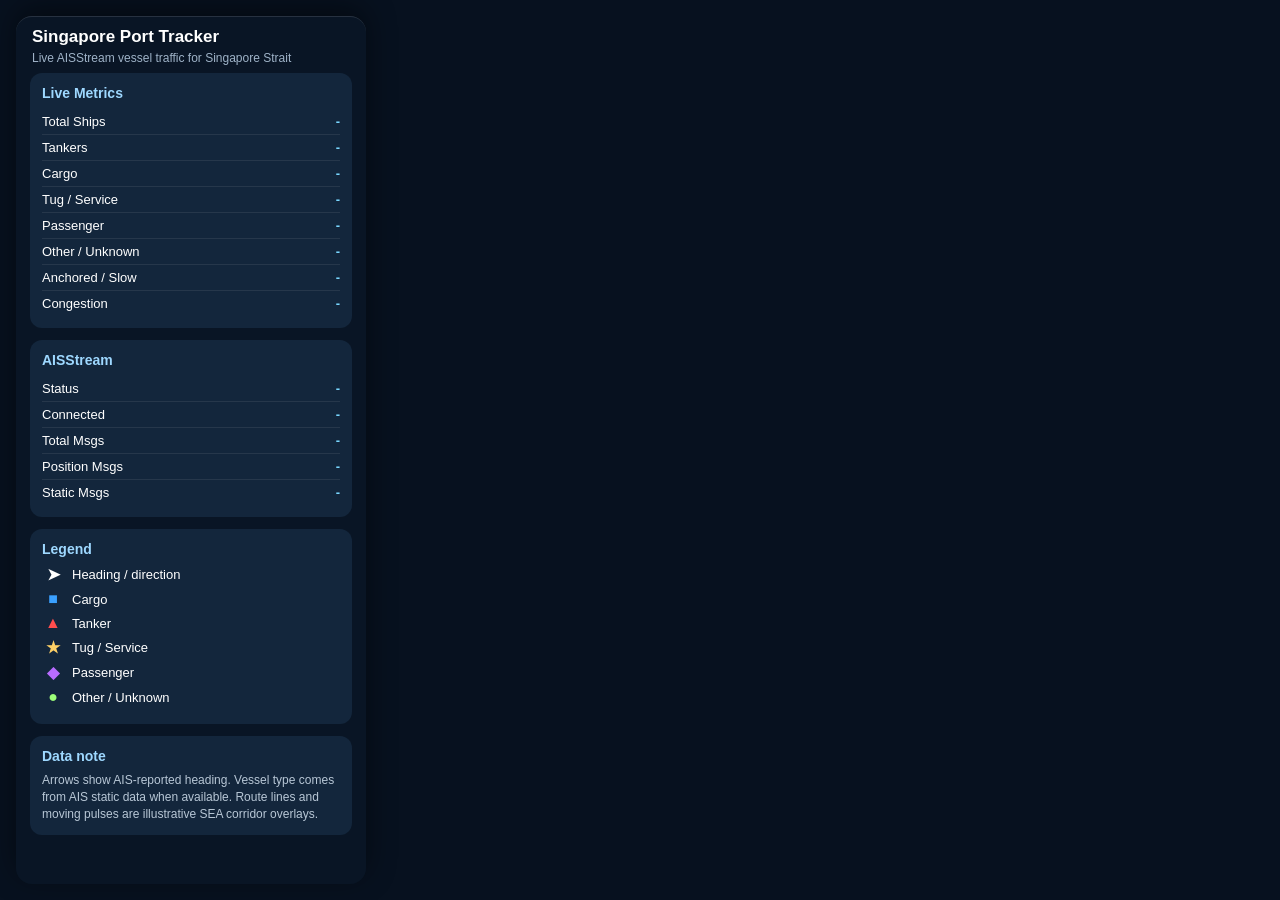
==== commit e95de6bd: "optimize ux with bottom sheet" ====
--- a/index.html
+++ b/index.html
@@ -19,47 +19,126 @@
       font-family: Arial, sans-serif;
       background: #07111f;
       color: #ffffff;
-    }
-
-    #appShell {
+      overflow: hidden;
+    }
+
+    #map {
       position: fixed;
       inset: 0;
+      width: 100vw;
+      height: 100vh;
+    }
+
+    #topBar {
+      position: fixed;
+      top: 12px;
+      left: 12px;
+      right: 12px;
+      z-index: 30;
       display: flex;
-      background: #07111f;
-    }
-
-    #sidebar {
-      width: 350px;
-      height: 100vh;
-      background: #0a1626;
-      padding: 16px;
-      overflow-y: auto;
-      box-shadow: 6px 0 20px rgba(0,0,0,0.3);
-      z-index: 10;
-    }
-
-    #map {
-      flex: 1;
-      height: 100vh;
+      justify-content: space-between;
+      align-items: center;
+      pointer-events: none;
+    }
+
+    .topPill {
+      pointer-events: auto;
+      background: rgba(10, 22, 38, 0.92);
+      color: white;
+      padding: 10px 14px;
+      border-radius: 999px;
+      box-shadow: 0 4px 16px rgba(0,0,0,0.35);
+      font-size: 14px;
+      border: 1px solid rgba(255,255,255,0.12);
+    }
+
+    .topButton {
+      pointer-events: auto;
+      background: rgba(10, 22, 38, 0.92);
+      color: white;
+      padding: 10px 14px;
+      border-radius: 999px;
+      box-shadow: 0 4px 16px rgba(0,0,0,0.35);
+      font-size: 14px;
+      border: 1px solid rgba(255,255,255,0.12);
+    }
+
+    #bottomSheet {
+      position: fixed;
+      left: 0;
+      right: 0;
+      bottom: 0;
+      height: 42vh;
+      max-height: 520px;
+      min-height: 110px;
+      background: rgba(10, 22, 38, 0.96);
+      border-radius: 22px 22px 0 0;
+      z-index: 25;
+      box-shadow: 0 -8px 30px rgba(0,0,0,0.45);
+      transform: translateY(calc(100% - 118px));
+      transition: transform 0.25s ease;
+      overflow: hidden;
+      border-top: 1px solid rgba(255,255,255,0.12);
+    }
+
+    #bottomSheet.expanded {
+      transform: translateY(0);
+    }
+
+    #sheetHeader {
+      padding: 10px 16px 8px;
+      cursor: pointer;
+    }
+
+    #dragHandle {
+      width: 46px;
+      height: 5px;
+      border-radius: 999px;
+      background: rgba(255,255,255,0.35);
+      margin: 0 auto 10px;
+    }
+
+    #sheetTitleRow {
+      display: flex;
+      justify-content: space-between;
+      align-items: center;
+      gap: 12px;
     }
 
     h1 {
-      font-size: 20px;
-      margin: 0 0 6px;
+      font-size: 17px;
+      margin: 0;
+      line-height: 1.2;
     }
 
     .subtitle {
       color: #9fb3c8;
-      margin-bottom: 16px;
+      font-size: 12px;
+      margin-top: 4px;
+    }
+
+    #sheetToggleText {
+      color: #79d7ff;
       font-size: 13px;
-      line-height: 1.4;
+      white-space: nowrap;
+    }
+
+    #sheetContent {
+      padding: 0 14px 18px;
+      overflow-y: auto;
+      height: calc(100% - 76px);
+    }
+
+    .grid {
+      display: grid;
+      grid-template-columns: 1fr;
+      gap: 12px;
     }
 
     .card {
       background: #13263c;
       padding: 12px;
-      border-radius: 10px;
-      margin-bottom: 12px;
+      border-radius: 12px;
     }
 
     .card h2 {
@@ -118,76 +197,119 @@
       font-size: 13px;
     }
 
-    @media (max-width: 768px) {
-      #appShell {
-        flex-direction: column;
-      }
-
-      #sidebar {
-        width: 100%;
-        max-height: 270px;
+    @media (min-width: 769px) {
+      #bottomSheet {
+        left: 16px;
+        right: auto;
+        top: 16px;
+        bottom: 16px;
+        width: 350px;
         height: auto;
-      }
-
-      #map {
-        height: calc(100vh - 270px);
-      }
-
-      h1 {
-        font-size: 18px;
+        max-height: none;
+        border-radius: 16px;
+        transform: none;
+      }
+
+      #bottomSheet.expanded {
+        transform: none;
+      }
+
+      #sheetHeader {
+        cursor: default;
+      }
+
+      #dragHandle,
+      #sheetToggleText,
+      #topBar {
+        display: none;
+      }
+
+      #sheetContent {
+        height: calc(100vh - 120px);
       }
     }
   </style>
 </head>
 
 <body>
-  <div id="appShell">
-    <div id="sidebar">
-      <h1>Singapore Port Tracker</h1>
-      <div class="subtitle">Live AISStream vessel traffic for Singapore Strait</div>
-
-      <div class="card">
-        <h2>Live Metrics</h2>
-        <div class="metric"><span>Total Ships</span><strong id="total_ships">-</strong></div>
-        <div class="metric"><span>Tankers</span><strong id="tankers">-</strong></div>
-        <div class="metric"><span>Cargo</span><strong id="cargo">-</strong></div>
-        <div class="metric"><span>Tug / Service</span><strong id="tug_service">-</strong></div>
-        <div class="metric"><span>Passenger</span><strong id="passenger">-</strong></div>
-        <div class="metric"><span>Other / Unknown</span><strong id="other_unknown">-</strong></div>
-        <div class="metric"><span>Anchored / Slow</span><strong id="anchored">-</strong></div>
-        <div class="metric"><span>Congestion</span><strong id="congestion">-</strong></div>
-      </div>
-
-      <div class="card">
-        <h2>AISStream</h2>
-        <div class="metric"><span>Status</span><strong id="ais_mode">-</strong></div>
-        <div class="metric"><span>Connected</span><strong id="ais_connected">-</strong></div>
-        <div class="metric"><span>Total Msgs</span><strong id="ais_messages">-</strong></div>
-        <div class="metric"><span>Position Msgs</span><strong id="ais_position_messages">-</strong></div>
-        <div class="metric"><span>Static Msgs</span><strong id="ais_static_messages">-</strong></div>
-      </div>
-
-      <div class="card">
-        <h2>Legend</h2>
-        <div class="legend"><span class="symbol direction">➤</span>Heading / direction</div>
-        <div class="legend"><span class="symbol cargo">■</span>Cargo</div>
-        <div class="legend"><span class="symbol tanker">▲</span>Tanker</div>
-        <div class="legend"><span class="symbol tug">★</span>Tug / Service</div>
-        <div class="legend"><span class="symbol passenger">◆</span>Passenger</div>
-        <div class="legend"><span class="symbol unknown">●</span>Other / Unknown</div>
-      </div>
-
-      <div class="card">
-        <h2>Data note</h2>
-        <div class="note">
-          Arrows show AIS-reported heading. Vessel type comes from AIS static data when available.
-        </div>
+  <div id="map"></div>
+
+  <div id="topBar">
+    <div class="topPill">Singapore Port Tracker</div>
+    <button class="topButton" onclick="toggleSheet()">Metrics</button>
+  </div>
+
+  <div id="bottomSheet">
+    <div id="sheetHeader" onclick="toggleSheet()">
+      <div id="dragHandle"></div>
+      <div id="sheetTitleRow">
+        <div>
+          <h1>Singapore Port Tracker</h1>
+          <div class="subtitle">Live AISStream vessel traffic for Singapore Strait</div>
+        </div>
+        <div id="sheetToggleText">Expand</div>
       </div>
     </div>
 
-    <div id="map"></div>
+    <div id="sheetContent">
+      <div class="grid">
+        <div class="card">
+          <h2>Live Metrics</h2>
+          <div class="metric"><span>Total Ships</span><strong id="total_ships">-</strong></div>
+          <div class="metric"><span>Tankers</span><strong id="tankers">-</strong></div>
+          <div class="metric"><span>Cargo</span><strong id="cargo">-</strong></div>
+          <div class="metric"><span>Tug / Service</span><strong id="tug_service">-</strong></div>
+          <div class="metric"><span>Passenger</span><strong id="passenger">-</strong></div>
+          <div class="metric"><span>Other / Unknown</span><strong id="other_unknown">-</strong></div>
+          <div class="metric"><span>Anchored / Slow</span><strong id="anchored">-</strong></div>
+          <div class="metric"><span>Congestion</span><strong id="congestion">-</strong></div>
+        </div>
+
+        <div class="card">
+          <h2>AISStream</h2>
+          <div class="metric"><span>Status</span><strong id="ais_mode">-</strong></div>
+          <div class="metric"><span>Connected</span><strong id="ais_connected">-</strong></div>
+          <div class="metric"><span>Total Msgs</span><strong id="ais_messages">-</strong></div>
+          <div class="metric"><span>Position Msgs</span><strong id="ais_position_messages">-</strong></div>
+          <div class="metric"><span>Static Msgs</span><strong id="ais_static_messages">-</strong></div>
+        </div>
+
+        <div class="card">
+          <h2>Legend</h2>
+          <div class="legend"><span class="symbol direction">➤</span>Heading / direction</div>
+          <div class="legend"><span class="symbol cargo">■</span>Cargo</div>
+          <div class="legend"><span class="symbol tanker">▲</span>Tanker</div>
+          <div class="legend"><span class="symbol tug">★</span>Tug / Service</div>
+          <div class="legend"><span class="symbol passenger">◆</span>Passenger</div>
+          <div class="legend"><span class="symbol unknown">●</span>Other / Unknown</div>
+        </div>
+
+        <div class="card">
+          <h2>Data note</h2>
+          <div class="note">
+            Arrows show AIS-reported heading. Vessel type comes from AIS static data when available.
+            Route lines and moving pulses are illustrative SEA corridor overlays.
+          </div>
+        </div>
+      </div>
+    </div>
   </div>
 
-  <script src="/app.js?v=50"></script>
+  <script>
+    function toggleSheet() {
+      const sheet = document.getElementById("bottomSheet");
+      const text = document.getElementById("sheetToggleText");
+
+      sheet.classList.toggle("expanded");
+
+      if (sheet.classList.contains("expanded")) {
+        text.innerText = "Collapse";
+      } else {
+        text.innerText = "Expand";
+      }
+    }
+  </script>
+
+  <script src="/app.js?v=70"></script>
 </body>
 </html>
